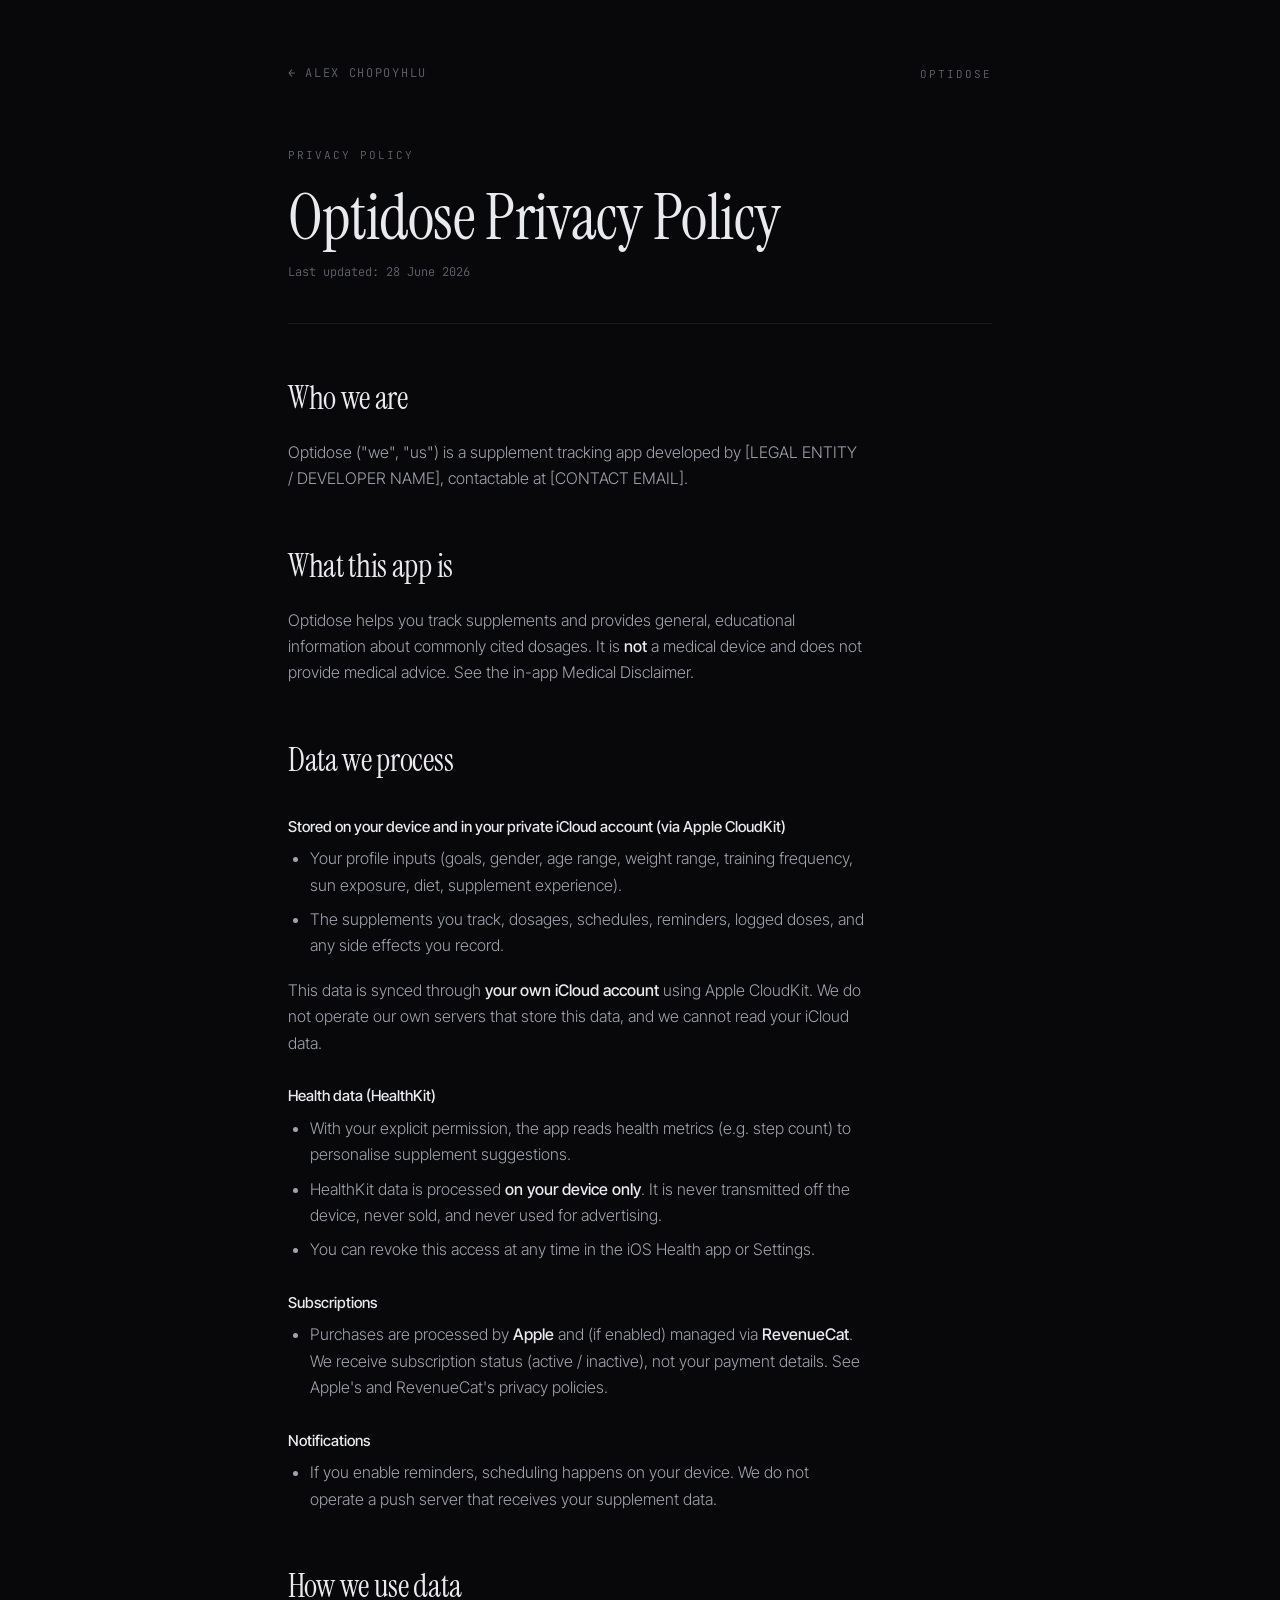
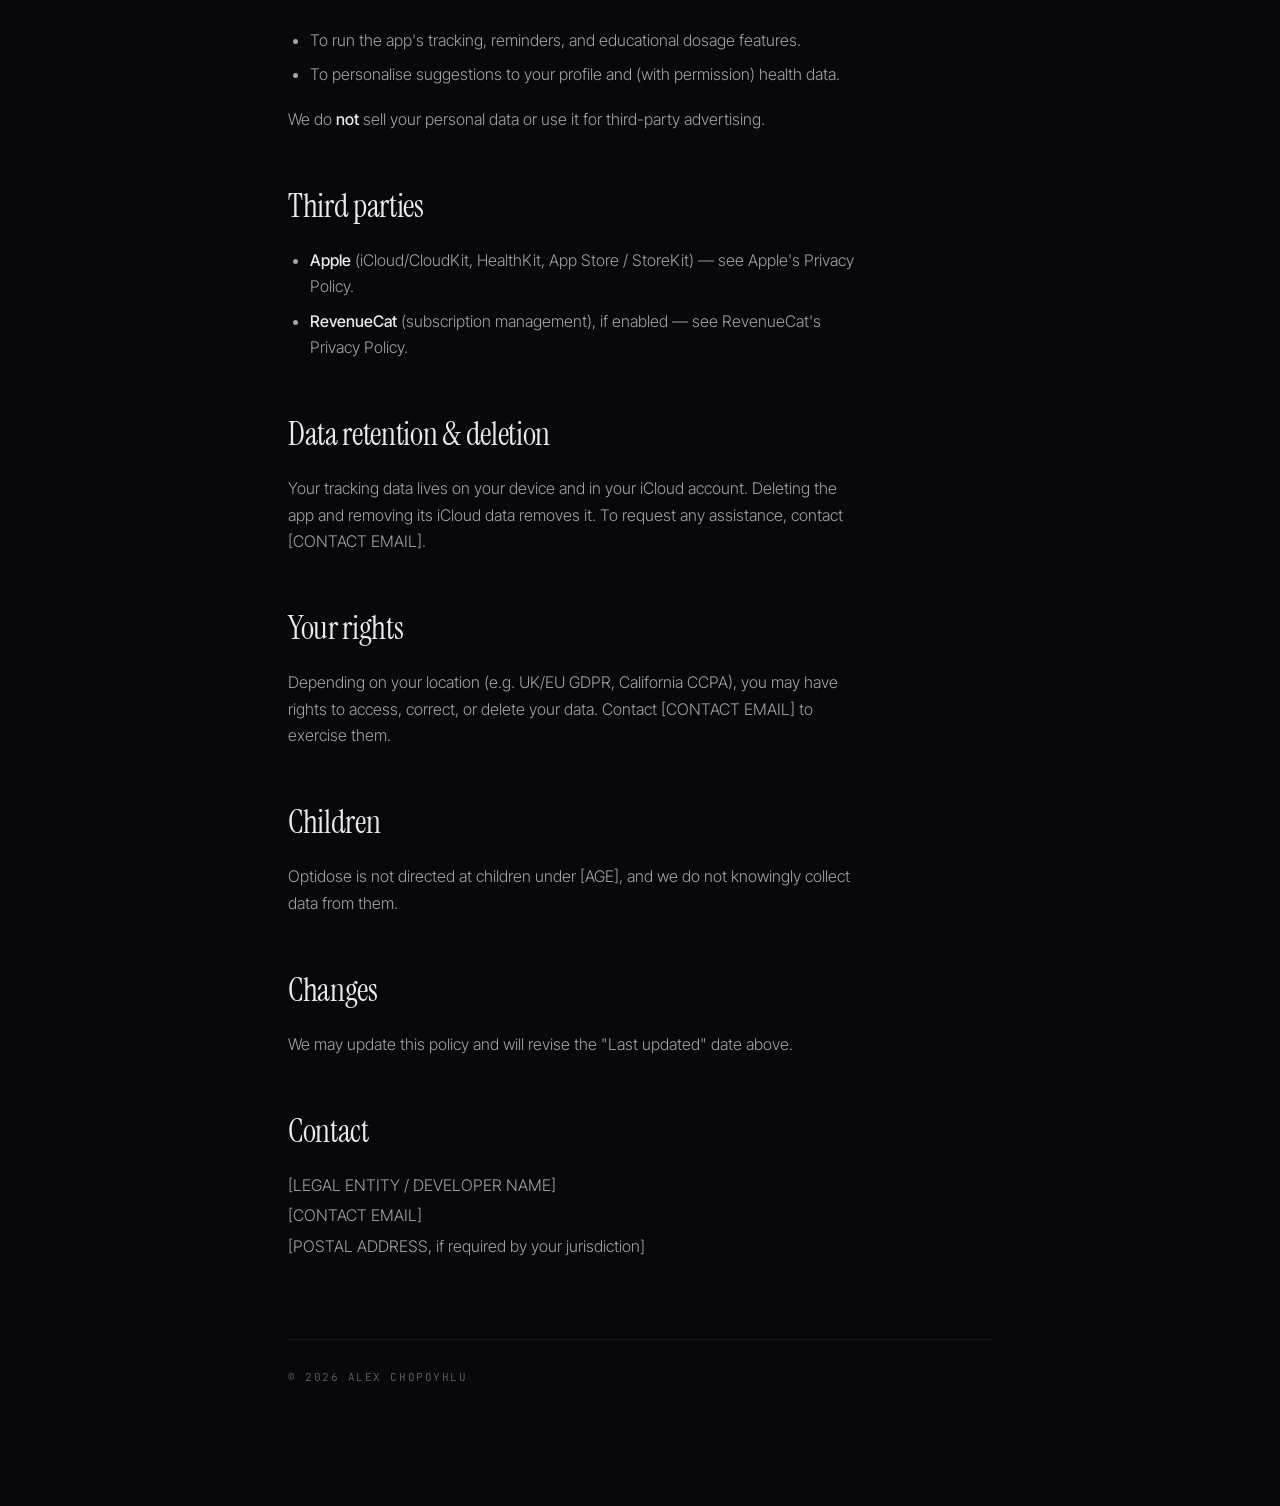
==== optidose/privacy-policy/index.html @ 838ab7a5 "Add Optidose privacy policy page at /optidose/privacy-policy Co-Authored-By: Claude Opus 4.8 <norepl" ====
<!DOCTYPE html>
<html lang="en">
<head>
<meta charset="UTF-8" />
<meta name="viewport" content="width=device-width, initial-scale=1.0" />
<title>Optidose Privacy Policy — Alex Chopoyhlu</title>
<meta name="description" content="Privacy policy for the Optidose supplement tracking app." />

<link rel="preconnect" href="https://fonts.googleapis.com" />
<link rel="preconnect" href="https://fonts.gstatic.com" crossorigin />
<link href="https://fonts.googleapis.com/css2?family=Instrument+Serif:ital@0;1&family=Inter+Tight:wght@300;400;500;600&family=JetBrains+Mono:wght@400;500;600&display=swap" rel="stylesheet" />

<style>
  :root {
    --bg: #08080b;
    --surface: rgba(255,255,255,0.02);
    --hairline: rgba(255,255,255,0.08);
    --hairline-2: rgba(255,255,255,0.14);
    --text: #e9eaee;
    --text-2: #a0a3ab;
    --text-3: #62656d;
    --accent: #d6dae0;
    --font-display: "Instrument Serif", "Times New Roman", serif;
    --font-mono: "JetBrains Mono", ui-monospace, "SF Mono", Menlo, monospace;
    --font-sans: "Inter Tight", "IBM Plex Sans", system-ui, sans-serif;
  }

  * { box-sizing: border-box; }

  html { -webkit-text-size-adjust: 100%; }

  body {
    margin: 0;
    background: var(--bg);
    color: var(--text);
    font-family: var(--font-sans);
    font-weight: 300;
    line-height: 1.65;
    -webkit-font-smoothing: antialiased;
    text-rendering: optimizeLegibility;
  }

  ::selection { background: var(--accent); color: #000; }

  a { color: var(--text); text-decoration: none; }

  .wrap {
    max-width: 760px;
    margin: 0 auto;
    padding: 64px 28px 120px;
  }

  .topbar {
    display: flex;
    align-items: center;
    justify-content: space-between;
    margin-bottom: 56px;
  }

  .back {
    font-family: var(--font-mono);
    font-size: 12px;
    color: var(--text-3);
    text-transform: uppercase;
    letter-spacing: 0.14em;
    transition: color 200ms ease;
  }
  .back:hover { color: var(--text); }

  .eyebrow {
    font-family: var(--font-mono);
    font-size: 11px;
    color: var(--text-3);
    text-transform: uppercase;
    letter-spacing: 0.18em;
  }

  h1 {
    font-family: var(--font-display);
    font-weight: 400;
    font-size: clamp(38px, 7vw, 64px);
    line-height: 1.05;
    letter-spacing: -0.01em;
    margin: 18px 0 12px;
    color: var(--text);
  }

  .updated {
    font-family: var(--font-mono);
    font-size: 12px;
    color: var(--text-3);
    margin: 0 0 8px;
  }

  .hairline {
    height: 1px;
    background: var(--hairline);
    width: 100%;
    margin: 40px 0;
  }

  h2 {
    font-family: var(--font-display);
    font-weight: 400;
    font-size: clamp(24px, 3.6vw, 32px);
    letter-spacing: -0.01em;
    margin: 48px 0 14px;
    color: var(--text);
  }

  h3 {
    font-family: var(--font-sans);
    font-weight: 500;
    font-size: 15px;
    color: var(--text);
    margin: 28px 0 6px;
  }

  p {
    color: var(--text-2);
    margin: 0 0 18px;
    max-width: 64ch;
  }

  ul {
    color: var(--text-2);
    margin: 0 0 18px;
    padding-left: 22px;
    max-width: 64ch;
  }
  li { margin: 0 0 8px; }

  strong { color: var(--text); font-weight: 500; }

  .lead {
    font-size: 17px;
    color: var(--text-2);
  }

  .footer {
    margin-top: 80px;
    padding-top: 28px;
    border-top: 1px solid var(--hairline);
    font-family: var(--font-mono);
    font-size: 11px;
    color: var(--text-3);
    text-transform: uppercase;
    letter-spacing: 0.14em;
  }

  .contact-block p { margin: 0 0 4px; }
</style>
</head>
<body>
  <main class="wrap">
    <div class="topbar">
      <a class="back" href="/">← Alex Chopoyhlu</a>
      <span class="eyebrow">Optidose</span>
    </div>

    <span class="eyebrow">Privacy Policy</span>
    <h1>Optidose Privacy Policy</h1>
    <p class="updated">Last updated: 28 June 2026</p>

    <div class="hairline"></div>

    <h2>Who we are</h2>
    <p>Optidose ("we", "us") is a supplement tracking app developed by [LEGAL ENTITY / DEVELOPER NAME], contactable at [CONTACT EMAIL].</p>

    <h2>What this app is</h2>
    <p>Optidose helps you track supplements and provides general, educational information about commonly cited dosages. It is <strong>not</strong> a medical device and does not provide medical advice. See the in-app Medical Disclaimer.</p>

    <h2>Data we process</h2>

    <h3>Stored on your device and in your private iCloud account (via Apple CloudKit)</h3>
    <ul>
      <li>Your profile inputs (goals, gender, age range, weight range, training frequency, sun exposure, diet, supplement experience).</li>
      <li>The supplements you track, dosages, schedules, reminders, logged doses, and any side effects you record.</li>
    </ul>
    <p>This data is synced through <strong>your own iCloud account</strong> using Apple CloudKit. We do not operate our own servers that store this data, and we cannot read your iCloud data.</p>

    <h3>Health data (HealthKit)</h3>
    <ul>
      <li>With your explicit permission, the app reads health metrics (e.g. step count) to personalise supplement suggestions.</li>
      <li>HealthKit data is processed <strong>on your device only</strong>. It is never transmitted off the device, never sold, and never used for advertising.</li>
      <li>You can revoke this access at any time in the iOS Health app or Settings.</li>
    </ul>

    <h3>Subscriptions</h3>
    <ul>
      <li>Purchases are processed by <strong>Apple</strong> and (if enabled) managed via <strong>RevenueCat</strong>. We receive subscription status (active / inactive), not your payment details. See Apple's and RevenueCat's privacy policies.</li>
    </ul>

    <h3>Notifications</h3>
    <ul>
      <li>If you enable reminders, scheduling happens on your device. We do not operate a push server that receives your supplement data.</li>
    </ul>

    <h2>How we use data</h2>
    <ul>
      <li>To run the app's tracking, reminders, and educational dosage features.</li>
      <li>To personalise suggestions to your profile and (with permission) health data.</li>
    </ul>
    <p>We do <strong>not</strong> sell your personal data or use it for third-party advertising.</p>

    <h2>Third parties</h2>
    <ul>
      <li><strong>Apple</strong> (iCloud/CloudKit, HealthKit, App Store / StoreKit) — see Apple's Privacy Policy.</li>
      <li><strong>RevenueCat</strong> (subscription management), if enabled — see RevenueCat's Privacy Policy.</li>
    </ul>

    <h2>Data retention &amp; deletion</h2>
    <p>Your tracking data lives on your device and in your iCloud account. Deleting the app and removing its iCloud data removes it. To request any assistance, contact [CONTACT EMAIL].</p>

    <h2>Your rights</h2>
    <p>Depending on your location (e.g. UK/EU GDPR, California CCPA), you may have rights to access, correct, or delete your data. Contact [CONTACT EMAIL] to exercise them.</p>

    <h2>Children</h2>
    <p>Optidose is not directed at children under [AGE], and we do not knowingly collect data from them.</p>

    <h2>Changes</h2>
    <p>We may update this policy and will revise the "Last updated" date above.</p>

    <h2>Contact</h2>
    <div class="contact-block">
      <p>[LEGAL ENTITY / DEVELOPER NAME]</p>
      <p>[CONTACT EMAIL]</p>
      <p>[POSTAL ADDRESS, if required by your jurisdiction]</p>
    </div>

    <div class="footer">© 2026 Alex Chopoyhlu</div>
  </main>
</body>
</html>
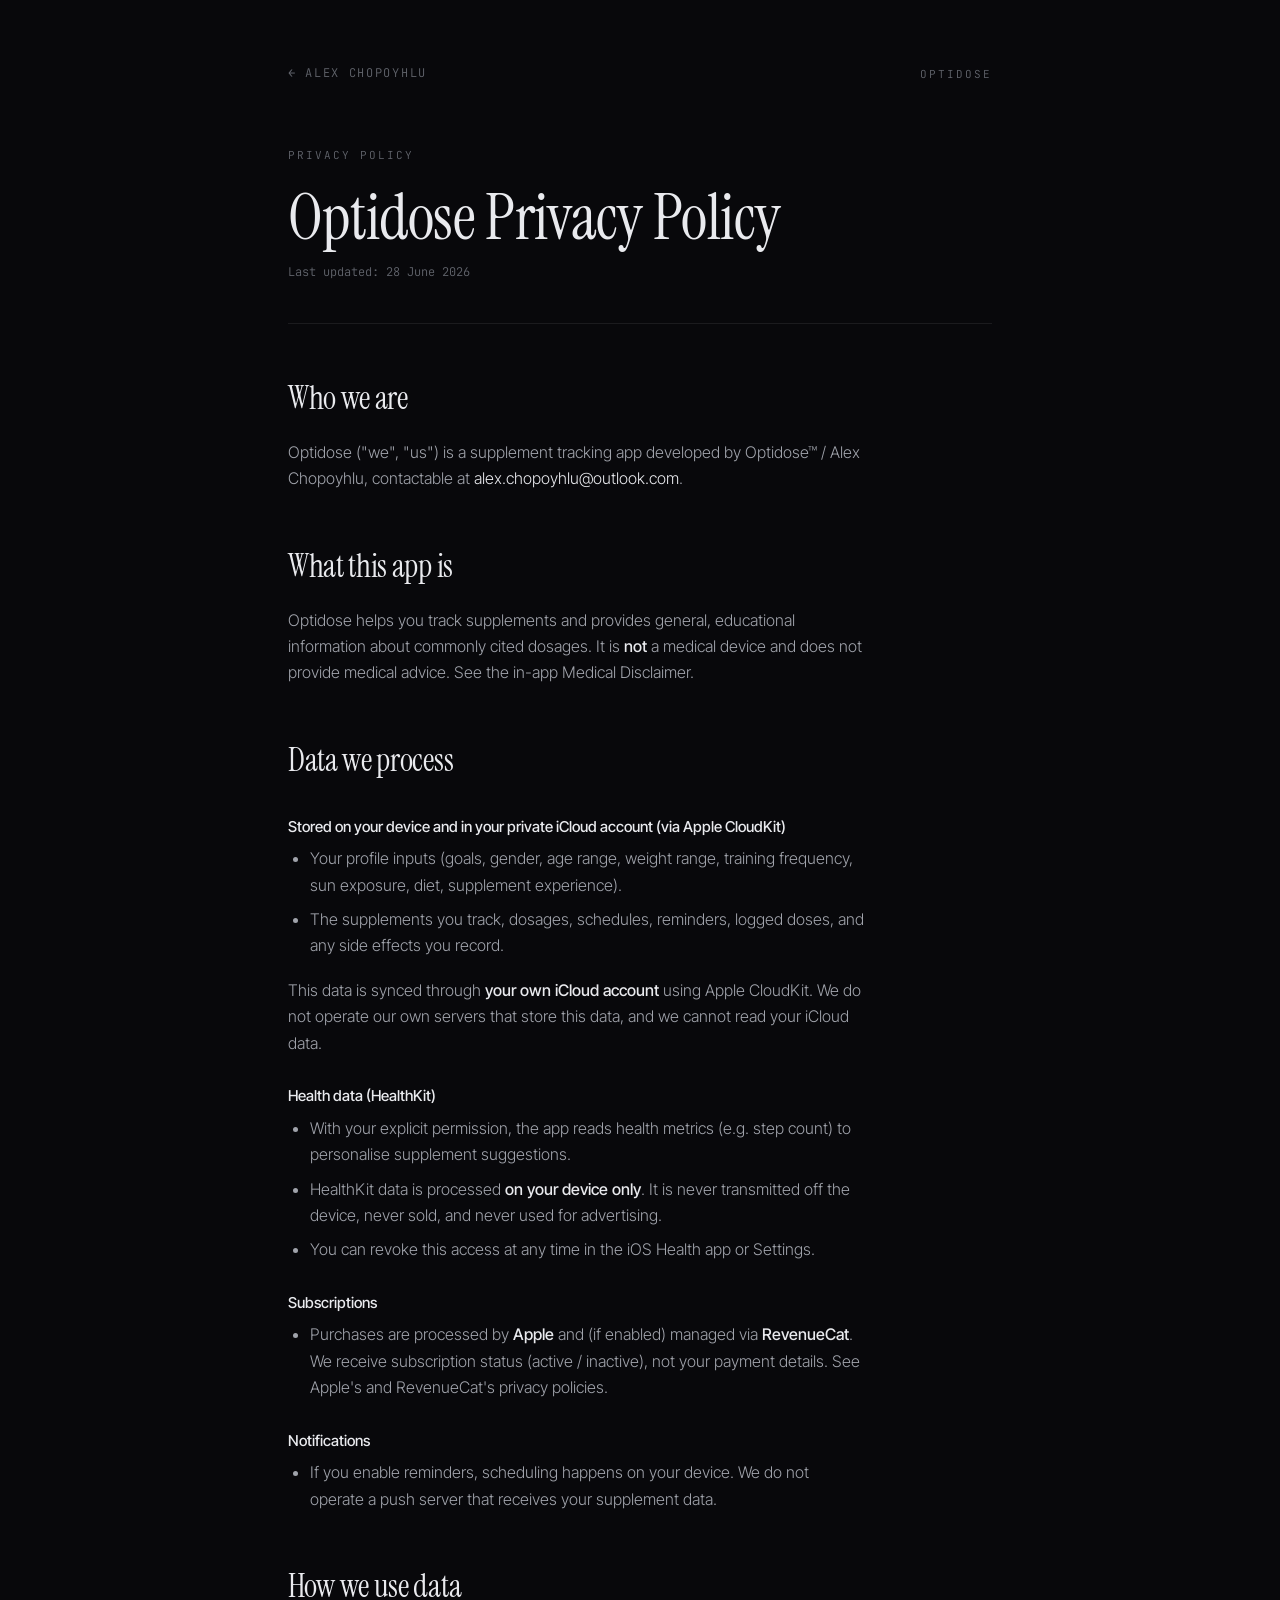
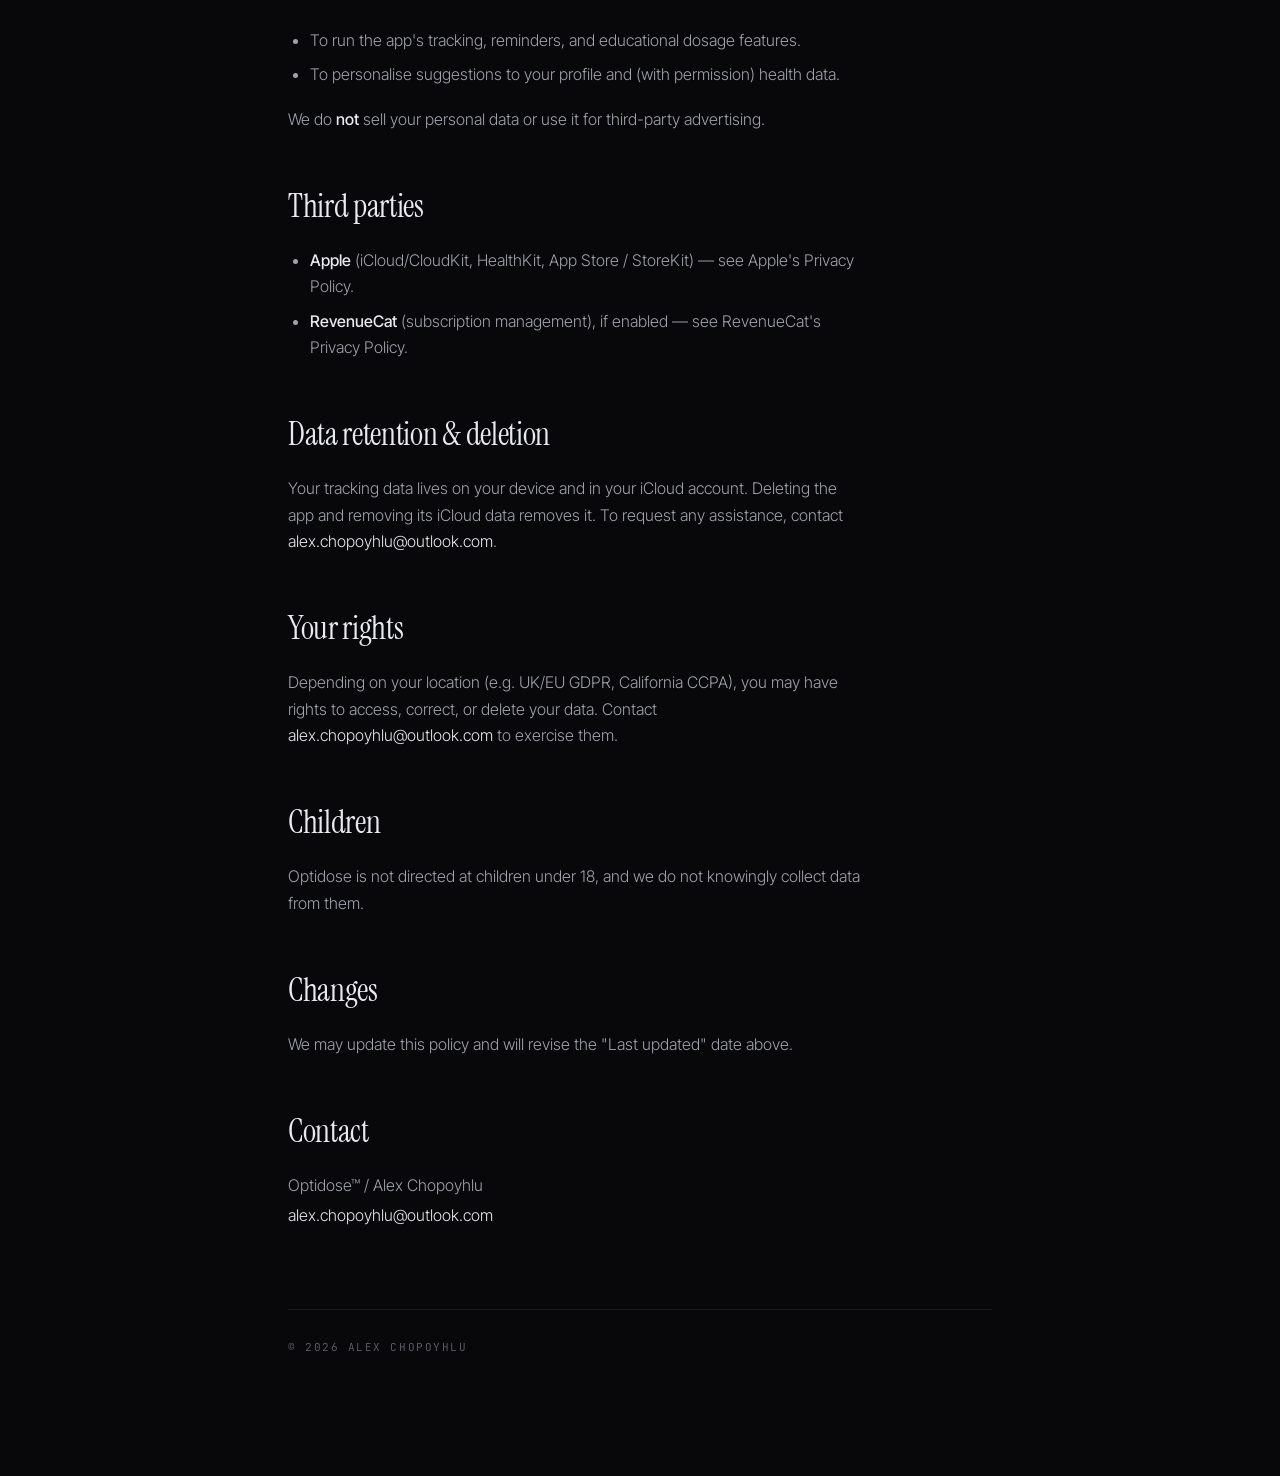
==== commit d2dda79b: "Fill in Optidose privacy policy details (entity, contact, age) Co-Authored-By: Claude Opus 4.8 <nore" ====
--- a/optidose/privacy-policy/index.html
+++ b/optidose/privacy-policy/index.html
@@ -165,7 +165,7 @@
     <div class="hairline"></div>
 
     <h2>Who we are</h2>
-    <p>Optidose ("we", "us") is a supplement tracking app developed by [LEGAL ENTITY / DEVELOPER NAME], contactable at [CONTACT EMAIL].</p>
+    <p>Optidose ("we", "us") is a supplement tracking app developed by Optidose™ / Alex Chopoyhlu, contactable at <a href="mailto:alex.chopoyhlu@outlook.com">alex.chopoyhlu@outlook.com</a>.</p>
 
     <h2>What this app is</h2>
     <p>Optidose helps you track supplements and provides general, educational information about commonly cited dosages. It is <strong>not</strong> a medical device and does not provide medical advice. See the in-app Medical Disclaimer.</p>
@@ -210,22 +210,21 @@
     </ul>
 
     <h2>Data retention &amp; deletion</h2>
-    <p>Your tracking data lives on your device and in your iCloud account. Deleting the app and removing its iCloud data removes it. To request any assistance, contact [CONTACT EMAIL].</p>
+    <p>Your tracking data lives on your device and in your iCloud account. Deleting the app and removing its iCloud data removes it. To request any assistance, contact <a href="mailto:alex.chopoyhlu@outlook.com">alex.chopoyhlu@outlook.com</a>.</p>
 
     <h2>Your rights</h2>
-    <p>Depending on your location (e.g. UK/EU GDPR, California CCPA), you may have rights to access, correct, or delete your data. Contact [CONTACT EMAIL] to exercise them.</p>
+    <p>Depending on your location (e.g. UK/EU GDPR, California CCPA), you may have rights to access, correct, or delete your data. Contact <a href="mailto:alex.chopoyhlu@outlook.com">alex.chopoyhlu@outlook.com</a> to exercise them.</p>
 
     <h2>Children</h2>
-    <p>Optidose is not directed at children under [AGE], and we do not knowingly collect data from them.</p>
+    <p>Optidose is not directed at children under 18, and we do not knowingly collect data from them.</p>
 
     <h2>Changes</h2>
     <p>We may update this policy and will revise the "Last updated" date above.</p>
 
     <h2>Contact</h2>
     <div class="contact-block">
-      <p>[LEGAL ENTITY / DEVELOPER NAME]</p>
-      <p>[CONTACT EMAIL]</p>
-      <p>[POSTAL ADDRESS, if required by your jurisdiction]</p>
+      <p>Optidose™ / Alex Chopoyhlu</p>
+      <p><a href="mailto:alex.chopoyhlu@outlook.com">alex.chopoyhlu@outlook.com</a></p>
     </div>
 
     <div class="footer">© 2026 Alex Chopoyhlu</div>
